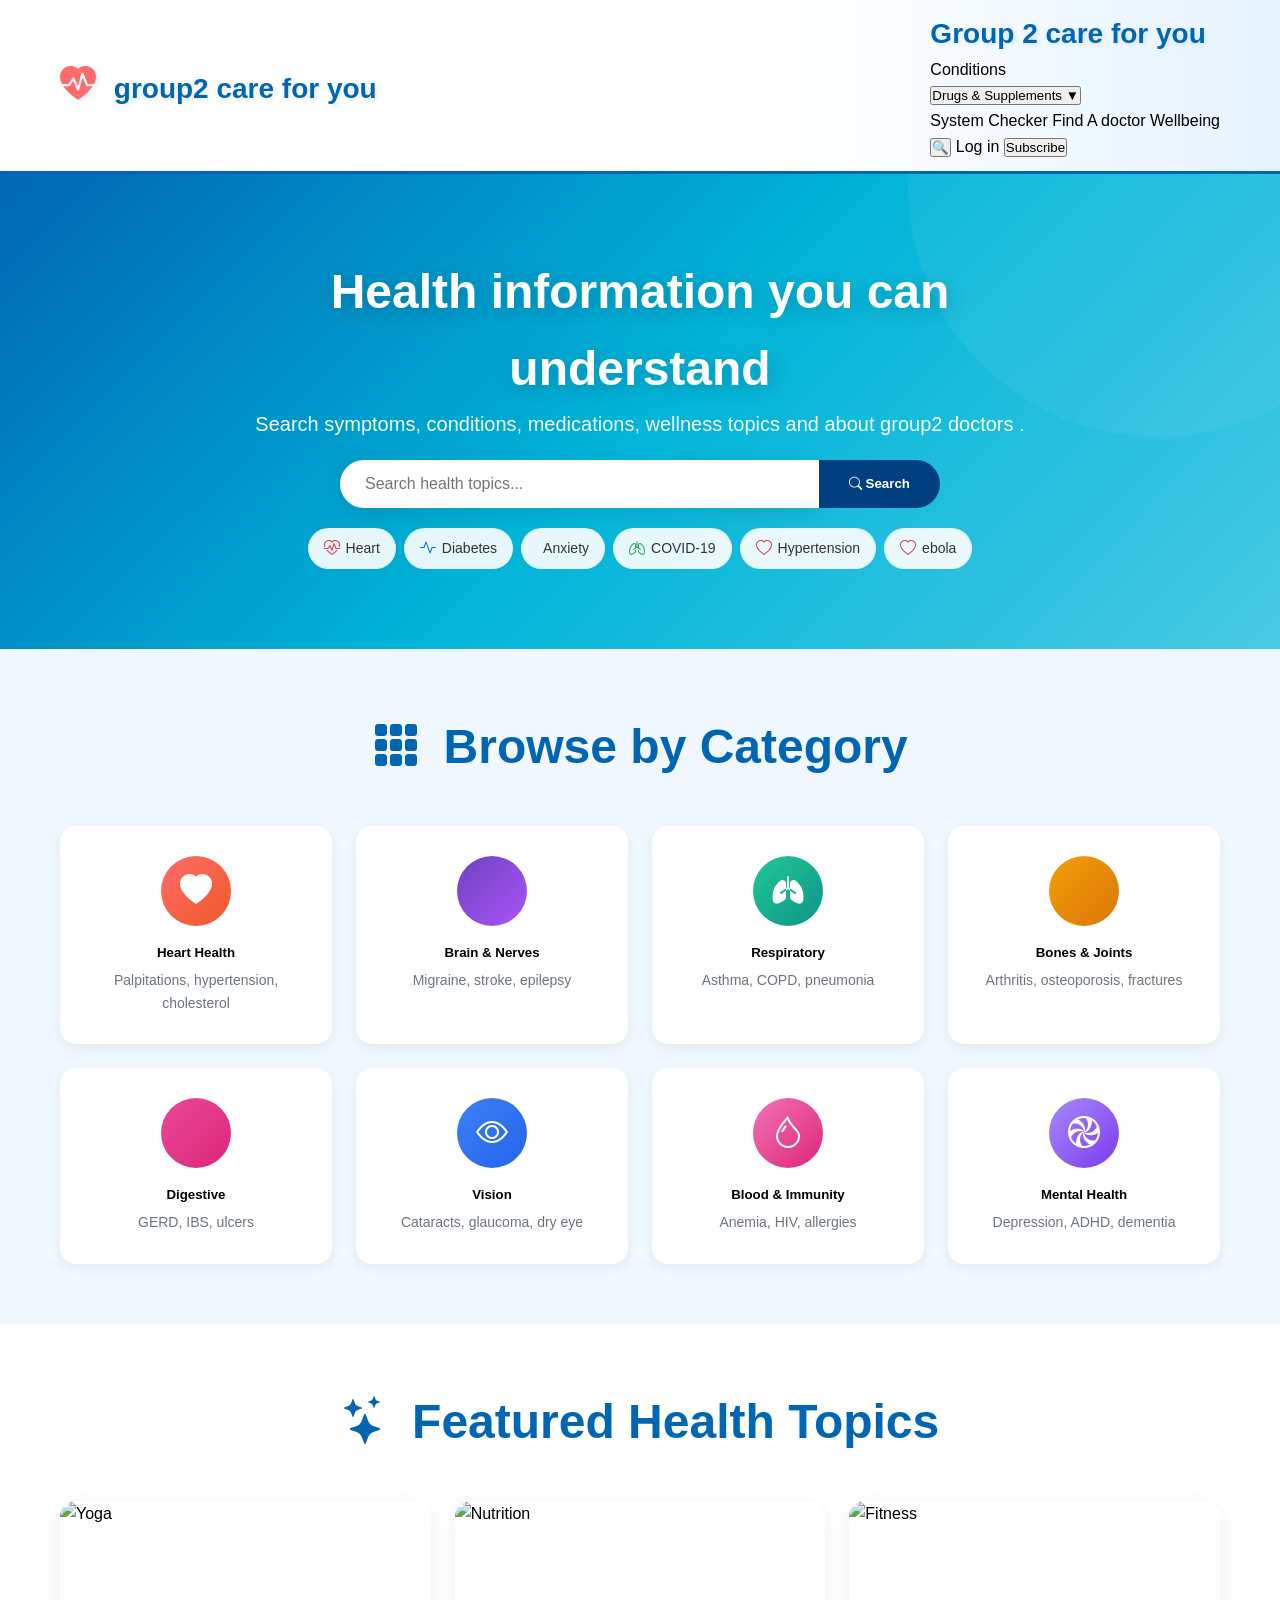
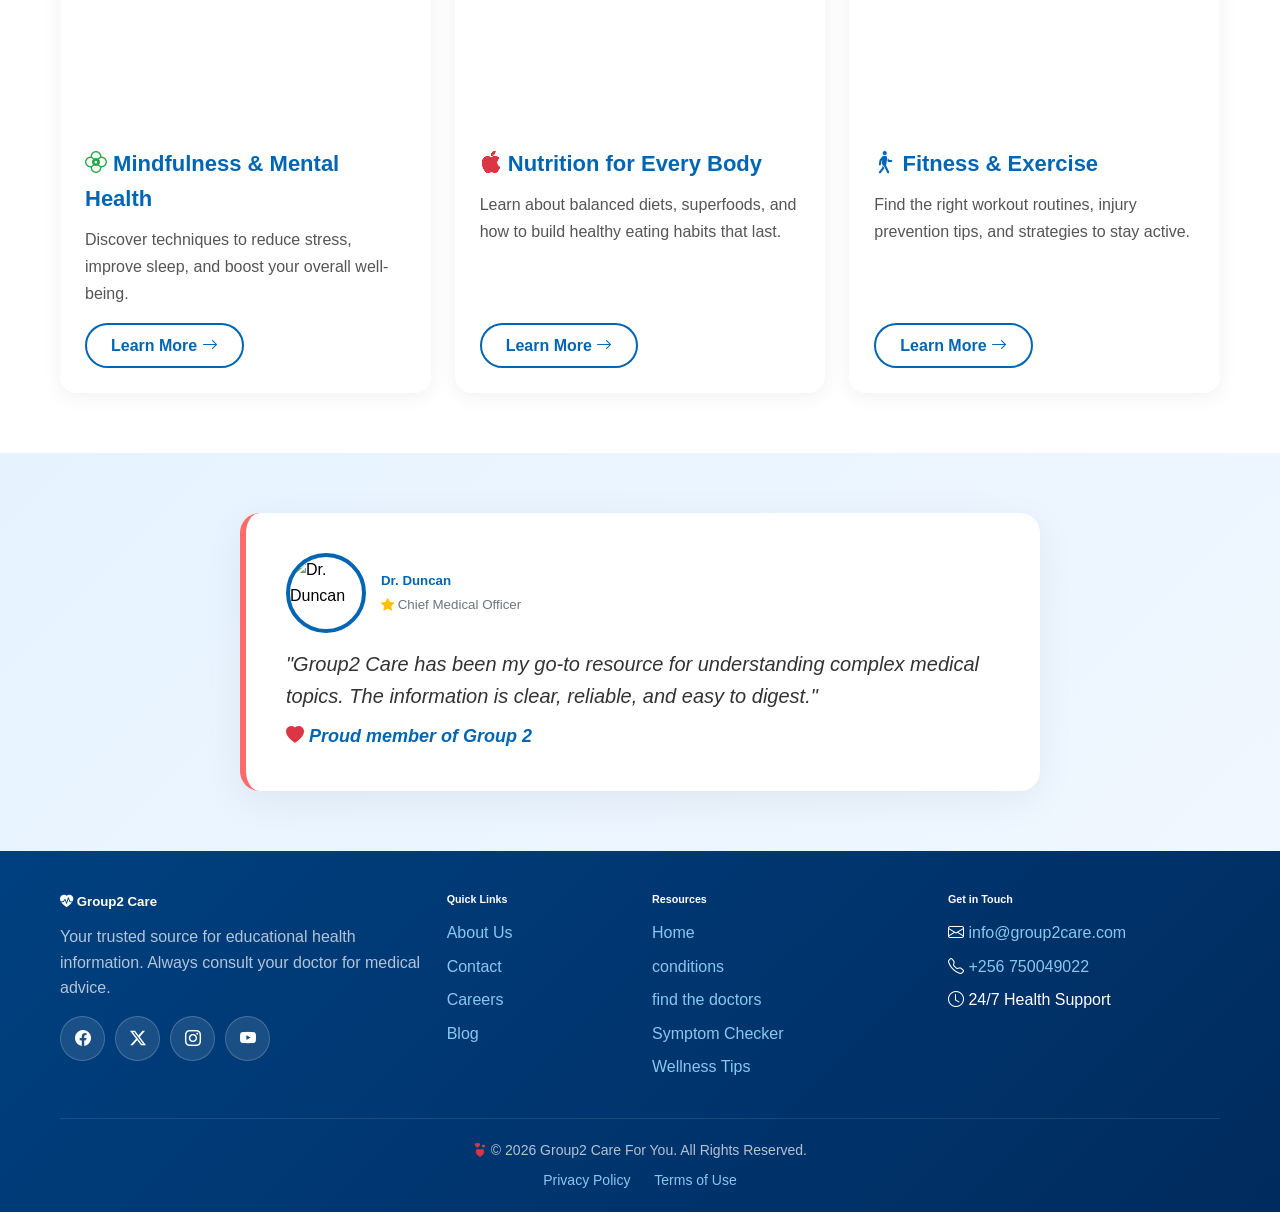
==== index.html @ 74d9523a "Revise health topics and update images in footer Updated health information text and added new healt" ====
<!DOCTYPE html>
<html lang="en">
<head>
  <meta charset="UTF-8" />
  <meta name="viewport" content="width=device-width, initial-scale=1.0" />
  <title>Group 2 Care For You</title>
  
  <!-- ========== BOOTSTRAP ICONS (Still needed for icons) ========== -->
  <link rel="stylesheet" href="https://cdn.jsdelivr.net/npm/bootstrap-icons@1.11.3/font/bootstrap-icons.min.css">
  
  
  <style>
    /* ----- RESET & BASE ----- */
    * {
      margin: 0;
      padding: 0;
      box-sizing: border-box;
    }

    body {
      font-family: 'Segoe UI', Tahoma, Geneva, Verdana, sans-serif;
      background: #f0f7ff;
      line-height: 1.6;
    }

    a {
      text-decoration: none;
      color: inherit;
    }

    ul {
      list-style: none;
    }

    .container {
      max-width: 1200px;
      margin: 0 auto;
      padding: 0 20px;
    }

    /* ----- CUSTOM COLOR PALETTE ----- */
    :root {
      --primary-blue: #0066b3;
      --primary-dark: #004080;
      --primary-light: #e6f3ff;
      --accent-coral: #ff6b6b;
      --accent-teal: #20c997;
      --accent-purple: #6f42c1;
      --accent-yellow: #ffc107;
      --gradient-hero: linear-gradient(135deg, #0066b3 0%, #00b4d8 50%, #48cae4 100%);
    }

    /* ----- HEADER with Gradient ----- */
    .site-header {
      background: linear-gradient(90deg, #ffffff 60%, #e6f3ff 100%);
      border-bottom: 3px solid var(--primary-blue);
      padding: 12px 0;
      box-shadow: 0 2px 20px rgba(0, 102, 179, 0.15);
    }

    .header-container {
      display: flex;
      justify-content: space-between;
      align-items: center;
      flex-wrap: wrap;
    }

    .logo {
      font-size: 28px;
      font-weight: 800;
      color: var(--primary-blue);
      text-shadow: 2px 2px 4px rgba(0, 102, 179, 0.1);
    }

    .logo i {
      font-size: 36px;
      color: var(--accent-coral);
      margin-right: 10px;
    }

    /* ----- NAVIGATION (Mobile-Friendly) ----- */
    .nav-toggle {
      display: none;
      background: none;
      border: 2px solid var(--primary-blue);
      border-radius: 8px;
      padding: 8px 12px;
      font-size: 24px;
      color: var(--primary-blue);
      cursor: pointer;
    }

    .nav-menu {
      display: flex;
      align-items: center;
      gap: 5px;
      flex-wrap: wrap;
    }

    .nav-menu li {
      position: relative;
    }

    .nav-menu a {
      font-weight: 600;
      color: #333;
      padding: 10px 18px;
      border-radius: 8px;
      transition: all 0.3s ease;
      display: inline-block;
    }

    .nav-menu a:hover {
      background: var(--primary-light);
      color: var(--primary-blue) !important;
      transform: translateY(-2px);
    }

    /* ----- DROPDOWN (Pure CSS) ----- */
    .dropdown-content {
      display: none;
      position: absolute;
      top: 100%;
      left: 0;
      min-width: 220px;
      background: white;
      border-radius: 12px;
      box-shadow: 0 10px 40px rgba(0, 0, 0, 0.15);
      padding: 8px;
      z-index: 1000;
    }

    .dropdown-content a {
      display: block;
      padding: 10px 16px;
      border-radius: 8px;
      font-weight: 500;
      transition: all 0.2s ease;
      color: #333;
    }

    .dropdown-content a:hover {
      background: var(--primary-light);
      color: var(--primary-blue);
      transform: translateX(6px);
    }

    .dropdown-content a i {
      margin-right: 10px;
      width: 20px;
      color: var(--primary-blue);
    }

    .dropdown-divider {
      height: 1px;
      background: #e0e0e0;
      margin: 6px 0;
    }

    .dropdown:hover .dropdown-content {
      display: block;
    }

    /* ----- CTA BUTTON ----- */
    .btn-emergency {
      background: var(--accent-coral);
      color: white;
      padding: 10px 24px;
      border-radius: 50px;
      font-weight: 600;
      border: none;
      transition: all 0.3s ease;
      display: inline-block;
    }

    .btn-emergency:hover {
      transform: scale(1.05);
      box-shadow: 0 4px 15px rgba(255, 107, 107, 0.4);
    }

    /* ----- HERO SECTION ----- */
    .hero {
      background: var(--gradient-hero);
      color: white;
      padding: 80px 0;
      position: relative;
      overflow: hidden;
      text-align: center;
    }

    .hero::before {
      content: '';
      position: absolute;
      top: -50%;
      right: -10%;
      width: 500px;
      height: 500px;
      background: rgba(255, 255, 255, 0.05);
      border-radius: 50%;
    }

    .hero h1 {
      font-size: 48px;
      font-weight: 800;
      text-shadow: 2px 4px 20px rgba(0, 0, 0, 0.2);
      position: relative;
      z-index: 1;
    }

    .hero p {
      font-size: 20px;
      opacity: 0.95;
      position: relative;
      z-index: 1;
      margin-bottom: 20px;
    }

    .hero-content {
      max-width: 800px;
      margin: 0 auto;
      position: relative;
      z-index: 1;
    }

    /* ----- SEARCH BOX ----- */
    .search-box {
      display: flex;
      justify-content: center;
      max-width: 600px;
      margin: 0 auto;
    }

    .search-box input {
      flex: 1;
      padding: 15px 25px;
      border: none;
      border-radius: 50px 0 0 50px;
      font-size: 16px;
      box-shadow: 0 4px 20px rgba(0, 0, 0, 0.1);
      outline: none;
    }

    .search-box button {
      padding: 15px 30px;
      background: var(--primary-dark);
      color: white;
      border: none;
      border-radius: 0 50px 50px 0;
      font-weight: 600;
      cursor: pointer;
      transition: all 0.3s ease;
    }

    .search-box button:hover {
      background: #002b5e;
      transform: scale(1.02);
    }

    /* ----- BADGES / TAGS ----- */
    .tags {
      display: flex;
      flex-wrap: wrap;
      justify-content: center;
      gap: 8px;
      margin-top: 20px;
    }

    .tag {
      background: rgba(255, 255, 255, 0.9);
      color: #333;
      padding: 8px 16px;
      border-radius: 50px;
      font-size: 14px;
      display: inline-flex;
      align-items: center;
      gap: 6px;
    }

    .tag i {
      font-size: 16px;
    }

    /* ----- SECTION TITLES ----- */
    .section-title {
      text-align: center;
      font-size: 48px;
      font-weight: 700;
      color: var(--primary-blue);
      margin-bottom: 40px;
    }

    .section-title i {
      margin-right: 10px;
    }

    /* ----- CONDITION CARDS (Grid) ----- */
    .condition-grid {
      display: grid;
      grid-template-columns: repeat(4, 1fr);
      gap: 24px;
    }

    .condition-card {
      background: white;
      border: none;
      border-radius: 16px;
      padding: 30px 20px;
      text-align: center;
      transition: all 0.4s ease;
      cursor: pointer;
      box-shadow: 0 4px 12px rgba(0, 0, 0, 0.06);
    }

    .condition-card:hover {
      transform: scale(1.03);
      box-shadow: 0 15px 40px rgba(0, 0, 0, 0.12);
    }

    .condition-card .icon-circle {
      width: 70px;
      height: 70px;
      border-radius: 50%;
      display: flex;
      align-items: center;
      justify-content: center;
      margin: 0 auto 16px;
      font-size: 32px;
      color: white;
    }

    .condition-card h5 {
      font-weight: 700;
      margin-bottom: 6px;
    }

    .condition-card p {
      font-size: 14px;
      color: #6c757d;
      margin: 0;
    }

    /* Colorful variations */
    .bg-gradient-heart { background: linear-gradient(135deg, #ff6b6b, #ee5a24); }
    .bg-gradient-brain { background: linear-gradient(135deg, #6f42c1, #a855f7); }
    .bg-gradient-lungs { background: linear-gradient(135deg, #20c997, #0d9488); }
    .bg-gradient-bones { background: linear-gradient(135deg, #f59e0b, #d97706); }
    .bg-gradient-stomach { background: linear-gradient(135deg, #ec4899, #db2777); }
    .bg-gradient-eye { background: linear-gradient(135deg, #3b82f6, #2563eb); }
    .bg-gradient-blood { background: linear-gradient(135deg, #f472b6, #db2777); }
    .bg-gradient-mental { background: linear-gradient(135deg, #a78bfa, #7c3aed); }

    /* ----- FEATURED CARDS (Grid) ----- */
    .featured-grid {
      display: grid;
      grid-template-columns: repeat(3, 1fr);
      gap: 24px;
    }

    .featured-card {
      background: white;
      border-radius: 16px;
      overflow: hidden;
      transition: all 0.4s ease;
      box-shadow: 0 4px 20px rgba(0, 0, 0, 0.06);
      height: 100%;
      display: flex;
      flex-direction: column;
    }

    .featured-card:hover {
      transform: translateY(-10px);
      box-shadow: 0 20px 50px rgba(0, 102, 179, 0.15);
    }

    .featured-card img {
      width: 100%;
      height: 220px;
      object-fit: cover;
    }

    .featured-card .card-body {
      padding: 25px;
      flex: 1;
      display: flex;
      flex-direction: column;
    }

    .featured-card .card-title {
      color: var(--primary-blue);
      font-weight: 700;
      font-size: 22px;
      margin-bottom: 10px;
    }

    .featured-card .card-text {
      color: #555;
      line-height: 1.7;
      flex: 1;
    }

    .featured-card .btn-outline {
      display: inline-block;
      padding: 8px 24px;
      border: 2px solid var(--primary-blue);
      border-radius: 50px;
      color: var(--primary-blue);
      font-weight: 600;
      transition: all 0.3s ease;
      align-self: flex-start;
      margin-top: 15px;
    }

    .featured-card .btn-outline:hover {
      background: var(--primary-blue);
      color: white;
      transform: translateX(6px);
    }

    /* ----- TESTIMONIAL SECTION ----- */
    .testimonial-section {
      background: linear-gradient(135deg, #e6f3ff, #f0f7ff);
      padding: 60px 0;
    }

    .testimonial-card {
      background: white;
      border-radius: 20px;
      padding: 40px;
      box-shadow: 0 10px 40px rgba(0, 0, 0, 0.06);
      border-left: 6px solid var(--accent-coral);
      max-width: 800px;
      margin: 0 auto;
    }

    .testimonial-card .testimonial-header {
      display: flex;
      align-items: center;
      margin-bottom: 15px;
    }

    .testimonial-card img {
      width: 80px;
      height: 80px;
      border-radius: 50%;
      object-fit: cover;
      border: 4px solid var(--primary-blue);
    }

    .testimonial-card .testimonial-info {
      margin-left: 15px;
    }

    .testimonial-card .testimonial-info h5 {
      font-weight: 700;
      color: var(--primary-blue);
      margin: 0;
    }

    .testimonial-card .testimonial-info small {
      color: #6c757d;
    }

    .testimonial-card blockquote {
      font-size: 20px;
      font-style: italic;
      color: #333;
      margin: 0;
    }

    .testimonial-card .blockquote-footer {
      color: var(--primary-blue);
      font-weight: 700;
      font-size: 18px;
      margin-top: 10px;
    }

    /* ----- FOOTER with Gradient ----- */
    footer {
      background: linear-gradient(135deg, #004080, #002b5e);
      color: white;
      padding: 40px 0 20px;
    }

    .footer-grid {
      display: grid;
      grid-template-columns: 2fr 1fr 1.5fr 1.5fr;
      gap: 24px;
    }

    footer a {
      color: #88c8f0;
      text-decoration: none;
      transition: color 0.3s ease;
    }

    footer a:hover {
      color: white;
      text-decoration: underline;
    }

    footer h5, footer h6 {
      margin-bottom: 12px;
    }

    footer ul li {
      margin-bottom: 8px;
    }

    .footer-social {
      display: flex;
      gap: 10px;
      margin-top: 15px;
    }

    .footer-social .social-btn {
      width: 45px;
      height: 45px;
      border-radius: 50%;
      display: inline-flex;
      align-items: center;
      justify-content: center;
      transition: all 0.3s ease;
      background: rgba(255, 255, 255, 0.1);
      color: white;
      border: 1px solid rgba(255, 255, 255, 0.2);
    }

    .footer-social .social-btn:hover {
      background: white;
      color: var(--primary-blue);
      transform: translateY(-4px);
    }

    .footer-bottom {
      border-top: 1px solid rgba(255, 255, 255, 0.1);
      padding-top: 20px;
      margin-top: 30px;
      text-align: center;
      font-size: 14px;
      color: rgba(255, 255, 255, 0.7);
    }

    .footer-bottom a {
      margin: 0 10px;
    }

    /* ----- RESPONSIVE DESIGN ----- */
    @media (max-width: 992px) {
      .condition-grid {
        grid-template-columns: repeat(3, 1fr);
      }
      
      .featured-grid {
        grid-template-columns: repeat(2, 1fr);
      }
      
      .footer-grid {
        grid-template-columns: 1fr 1fr;
      }
    }

    @media (max-width: 768px) {
      /* Mobile Navigation */
      .nav-toggle {
        display: block;
      }

      .nav-menu {
        display: none;
        flex-direction: column;
        width: 100%;
        padding: 20px 0;
        gap: 5px;
      }

      .nav-menu.active {
        display: flex;
      }

      .nav-menu li {
        width: 100%;
      }

      .nav-menu a {
        display: block;
        width: 100%;
        text-align: center;
      }

      .dropdown-content {
        position: static;
        box-shadow: none;
        padding-left: 20px;
      }

      .dropdown:hover .dropdown-content {
        display: none;
      }

      .dropdown.active .dropdown-content {
        display: block;
      }

      /* Hero */
      .hero h1 {
        font-size: 32px;
      }
      
      .hero {
        padding: 50px 0;
      }

      /* Grids */
      .condition-grid {
        grid-template-columns: repeat(2, 1fr);
      }
      
      .featured-grid {
        grid-template-columns: 1fr;
      }
      
      .footer-grid {
        grid-template-columns: 1fr;
        text-align: center;
      }

      .footer-social {
        justify-content: center;
      }

      /* Section Title */
      .section-title {
        font-size: 32px;
      }

      .search-box {
        flex-direction: column;
        max-width: 100%;
      }

      .search-box input {
        border-radius: 50px;
        margin-bottom: 10px;
      }

      .search-box button {
        border-radius: 50px;
      }

      .testimonial-card .testimonial-header {
        flex-direction: column;
        text-align: center;
      }

      .testimonial-card .testimonial-info {
        margin-left: 0;
        margin-top: 10px;
      }
    }

    @media (max-width: 480px) {
      .condition-grid {
        grid-template-columns: 1fr 1fr;
        gap: 12px;
      }
      
      .condition-card {
        padding: 20px 10px;
      }

      .logo {
        font-size: 20px;
      }
    }

    /* Utility Classes */
    .bg-white { background: white; }
    .py-5 { padding: 60px 0; }
    .text-center { text-align: center; }
    .mt-3 { margin-top: 15px; }
    .mt-4 { margin-top: 20px; }
    .mb-3 { margin-bottom: 15px; }
    .mb-5 { margin-bottom: 40px; }
    .me-2 { margin-right: 8px; }
    .ms-2 { margin-left: 8px; }
    .ms-3 { margin-left: 15px; }
    .text-danger { color: #dc3545; }
    .text-success { color: #28a745; }
    .text-primary { color: var(--primary-blue); }
    .text-warning { color: #ffc107; }
    .text-secondary { color: #6c757d; }
    .fw-bold { font-weight: 700; }
    .small { font-size: 14px; }
    .d-flex { display: flex; }
    .flex-column { flex-direction: column; }
    .gap-2 { gap: 8px; }
    .gap-4 { gap: 24px; }
    .align-items-center { align-items: center; }
    .justify-content-center { justify-content: center; }
    .flex-wrap { flex-wrap: wrap; }
  </style>
</head>

<body>

<!-- ========== HEADER (Pure HTML/CSS - No Bootstrap) ========== -->
<header class="site-header">
  <div class="container header-container">
    <!-- Logo -->
    <a class="logo" href="#">
      <i class="bi bi-heart-pulse-fill"></i>
      group2 care for you
    </a>
 <nav class="navbar">

            <!-- Put your logo at images/logo.svg or update the src to your file -->
            <a href="index.html" class="logo"> Group 2 <span>care for you</span></a>

            <div class="nav-controls">

                <div class="menu">

          <a href="conditions.html">Conditions</a>


                    <div class="dropdown">
                        <button class="dropbtn">
                            Drugs & Supplements ▼
                        </button>

                        <div class="dropdown-content">
                            <a href="drugs and supplements.html">Drug Directory</a>
                            <a href="vitamins.html">Vitamins</a>
                            <a href="supplements.html">Supplements</a>
                        </div>
                    </div>
                    <a href="project.html">System Checker</a>
                    <a href="findthedoctors.html">Find A doctor</a>
                    <a href="well being prototype.html">Wellbeing</a>    

                   
                </div>

                <div class="nav-right">
                    <button class="search-btn" aria-label="Search">🔍</button>
                    <a href="index.html" class="login-link">Log in</a>
                    <button class="subscribe-btn">Subscribe</button>
                </div>
            </div>
</header>

<!-- ========== HERO SECTION ========== -->
<section class="hero">
  <div class="container">
    <div class="hero-content">
      <h1>Health information you can understand</h1>
      <p>Search symptoms, conditions, medications,  wellness topics and about group2 doctors .</p>
      
      <!-- Search Box -->
      <div class="search-box">
        <input type="text" placeholder="Search health topics..." />
        <button type="submit">
          <i class="bi bi-search"></i> Search
        </button>
      </div>
      
      <!-- Quick Tags -->
      <div class="tags">
        <span class="tag"><i class="bi bi-heart-pulse text-danger"></i> Heart</span>
        <span class="tag"><i class="bi bi-activity text-primary"></i> Diabetes</span>
        <span class="tag"><i class="bi bi-brain" style="color: #6f42c1;"></i> Anxiety</span>
        <span class="tag"><i class="bi bi-lungs text-success"></i> COVID-19</span>
        <span class="tag"><i class="bi bi-heart text-danger"></i> Hypertension</span>
         <span class="tag"><i class="bi bi-heart text-danger"></i> ebola </span>
      </div>
    </div>
  </div>
</section>

<!-- ========== CONDITION CARDS ========== -->
<section class="py-5">
  <div class="container">
    <h2 class="section-title">
      <i class="bi bi-grid-3x3-gap-fill"></i> Browse by Category
    </h2>
    <div class="condition-grid">
      
      <div class="condition-card">
        <div class="icon-circle bg-gradient-heart"><i class="bi bi-heart-fill"></i></div>
        <h5>Heart Health</h5>
        <p>Palpitations, hypertension, cholesterol</p>
      </div>
      
      <div class="condition-card">
        <div class="icon-circle bg-gradient-brain"><i class="bi bi-brain"></i></div>
        <h5>Brain & Nerves</h5>
        <p>Migraine, stroke, epilepsy</p>
      </div>
      
      <div class="condition-card">
        <div class="icon-circle bg-gradient-lungs"><i class="bi bi-lungs-fill"></i></div>
        <h5>Respiratory</h5>
        <p>Asthma, COPD, pneumonia</p>
      </div>
      
      <div class="condition-card">
        <div class="icon-circle bg-gradient-bones"><i class="bi bi-bone"></i></div>
        <h5>Bones & Joints</h5>
        <p>Arthritis, osteoporosis, fractures</p>
      </div>
      
      <div class="condition-card">
        <div class="icon-circle bg-gradient-stomach"><i class="bi bi-stomach"></i></div>
        <h5>Digestive</h5>
        <p>GERD, IBS, ulcers</p>
      </div>
      
      <div class="condition-card">
        <div class="icon-circle bg-gradient-eye"><i class="bi bi-eye"></i></div>
        <h5>Vision</h5>
        <p>Cataracts, glaucoma, dry eye</p>
      </div>
      
      <div class="condition-card">
        <div class="icon-circle bg-gradient-blood"><i class="bi bi-droplet"></i></div>
        <h5>Blood & Immunity</h5>
        <p>Anemia, HIV, allergies</p>
      </div>
      
      <div class="condition-card">
        <div class="icon-circle bg-gradient-mental"><i class="bi bi-hypnotize"></i></div>
        <h5>Mental Health</h5>
        <p>Depression, ADHD, dementia</p>
      </div>
      
    </div>
  </div>
</section>

<!-- ========== FEATURED HEALTH TOPICS ========== -->
<section class="py-5 bg-white">
  <div class="container">
    <h2 class="section-title">
      <i class="bi bi-stars"></i> Featured Health Topics
    </h2>
    
    <div class="featured-grid">
      
      <!-- Card 1 -->
      <div class="featured-card">
        <img src="https://encrypted-tbn0.gstatic.com/images?q=tbn:ANd9GcQWrXuHAPUZnlC2IowIDiQreWsTiF41rcuPP0ergETmeoyOHXqY0X29yRLJ&s=10" alt="Yoga">
        <div class="card-body">
          <h5 class="card-title"><i class="bi bi-flower2 text-success"></i> Mindfulness & Mental Health</h5>
          <p class="card-text">Discover techniques to reduce stress, improve sleep, and boost your overall well-being.</p>
          <a href="#" class="btn-outline">Learn More <i class="bi bi-arrow-right"></i></a>
        </div>
      </div>
      
      <!-- Card 2 -->
      <div class="featured-card">
        <img src="https://globaltableadventure.com/wp-content/uploads/2015/06/ugandan-rolex-recipe-03.jpg" alt="Nutrition">
        <div class="card-body">
          <h5 class="card-title"><i class="bi bi-apple text-danger"></i> Nutrition for Every Body</h5>
          <p class="card-text">Learn about balanced diets, superfoods, and how to build healthy eating habits that last.</p>
          <a href="#" class="btn-outline">Learn More <i class="bi bi-arrow-right"></i></a>
        </div>
      </div>
      
      <!-- Card 3 -->
      <div class="featured-card">
        <img src="https://res.cloudinary.com/solin-fitness/image/upload/c_scale,w_700,q_auto,f_auto/1739814876871_assetName_ltfrzf" alt="Fitness">
        <div class="card-body">
          <h5 class="card-title"><i class="bi bi-person-walking text-primary"></i> Fitness & Exercise</h5>
          <p class="card-text">Find the right workout routines, injury prevention tips, and strategies to stay active.</p>
          <a href="#" class="btn-outline">Learn More <i class="bi bi-arrow-right"></i></a>
        </div>
      </div>
      
    </div>
  </div>
</section>

<!-- ========== TESTIMONIAL ========== -->
<section class="testimonial-section">
  <div class="container">
    <div class="testimonial-card">
      <div class="testimonial-header">
        <img src="https://encrypted-tbn0.gstatic.com/images?q=tbn:ANd9GcTryGy6o6o5-iUfP8xg3DImEP0f_j6ZkcSeOovkmYupOk5YvL5pEjA4pHg&s=10?w=160&h=160&fit=crop&crop=face" alt="Dr. Duncan" />
        <div class="testimonial-info">
          <h5>Dr. Duncan</h5>
          <small><i class="bi bi-star-fill text-warning"></i> Chief Medical Officer</small>
        </div>
      </div>
      <blockquote>
        <p>"Group2 Care has been my go-to resource for understanding complex medical topics. The information is clear, reliable, and easy to digest."</p>
        <div class="blockquote-footer">
          <i class="bi bi-heart-fill text-danger"></i> Proud member of Group 2
        </div>
      </blockquote>
    </div>
  </div>
</section>

<!-- ========== FOOTER for you bro  ========== -->
<footer>
  <div class="container">
    <div class="footer-grid">
      
      <!-- Column 1 the first guy : About -->
      <div>
        <h5><i class="bi bi-heart-pulse-fill"></i> Group2 Care</h5>
        <p style="color: rgba(255,255,255,0.7);">Your trusted source for educational health information. Always consult your doctor for medical advice.</p>
        <div class="footer-social">
          <a href="#" class="social-btn"><i class="bi bi-facebook"></i></a>
          <a href="#" class="social-btn"><i class="bi bi-twitter-x"></i></a>
          <a href="#" class="social-btn"><i class="bi bi-instagram"></i></a>
          <a href="#" class="social-btn"><i class="bi bi-youtube"></i></a>
        </div>
      </div>
      
      <!-- Column 2: Quick Links -->
      <div>
        <h6>Quick Links</h6>
        <ul>
          <li><a href="#">About Us</a></li>
          <li><a href="#">Contact</a></li>
          <li><a href="#">Careers</a></li>
          <li><a href="#">Blog</a></li>
        </ul>
      </div>
      
      <!-- Column 3: Resources -->
      <div>
        <h6>Resources</h6>
        <ul>
          <li><a href="index.html">Home</a></li>
          <li><a href="conditions.html">conditions</a></li>
          <li><a href="findthedoctors.html">find the doctors</a></li>
          <li><a href="project.html">Symptom Checker</a></li>
          <li><a href="well being prototype">Wellness Tips</a></li>
        </ul>
      </div>  
      <!-- Column 4: Contact -->
      <div>
        <h6>Get in Touch</h6>
        <ul>
          <li><i class="bi bi-envelope"></i> <a href="mailto:info@group2care.com">info@group2care.com</a></li>
          <li><i class="bi bi-telephone"></i> <a href="tel:+256750049022">+256 750049022</a></li>
          <li><i class="bi bi-clock"></i> 24/7 Health Support</li>
        </ul>
      </div>
    </div>
    <!-- Bottom Bar -->
    <div class="footer-bottom">
      <i class="bi bi-hearts text-danger"></i>
      &copy; 2026 Group2 Care For You. All Rights Reserved.
      <div style="margin-top: 8px;">
        <a href="#">Privacy Policy</a>
        <a href="#">Terms of Use</a>
      </div>
    </div>
  </div>
</footer>
</body>
</html>
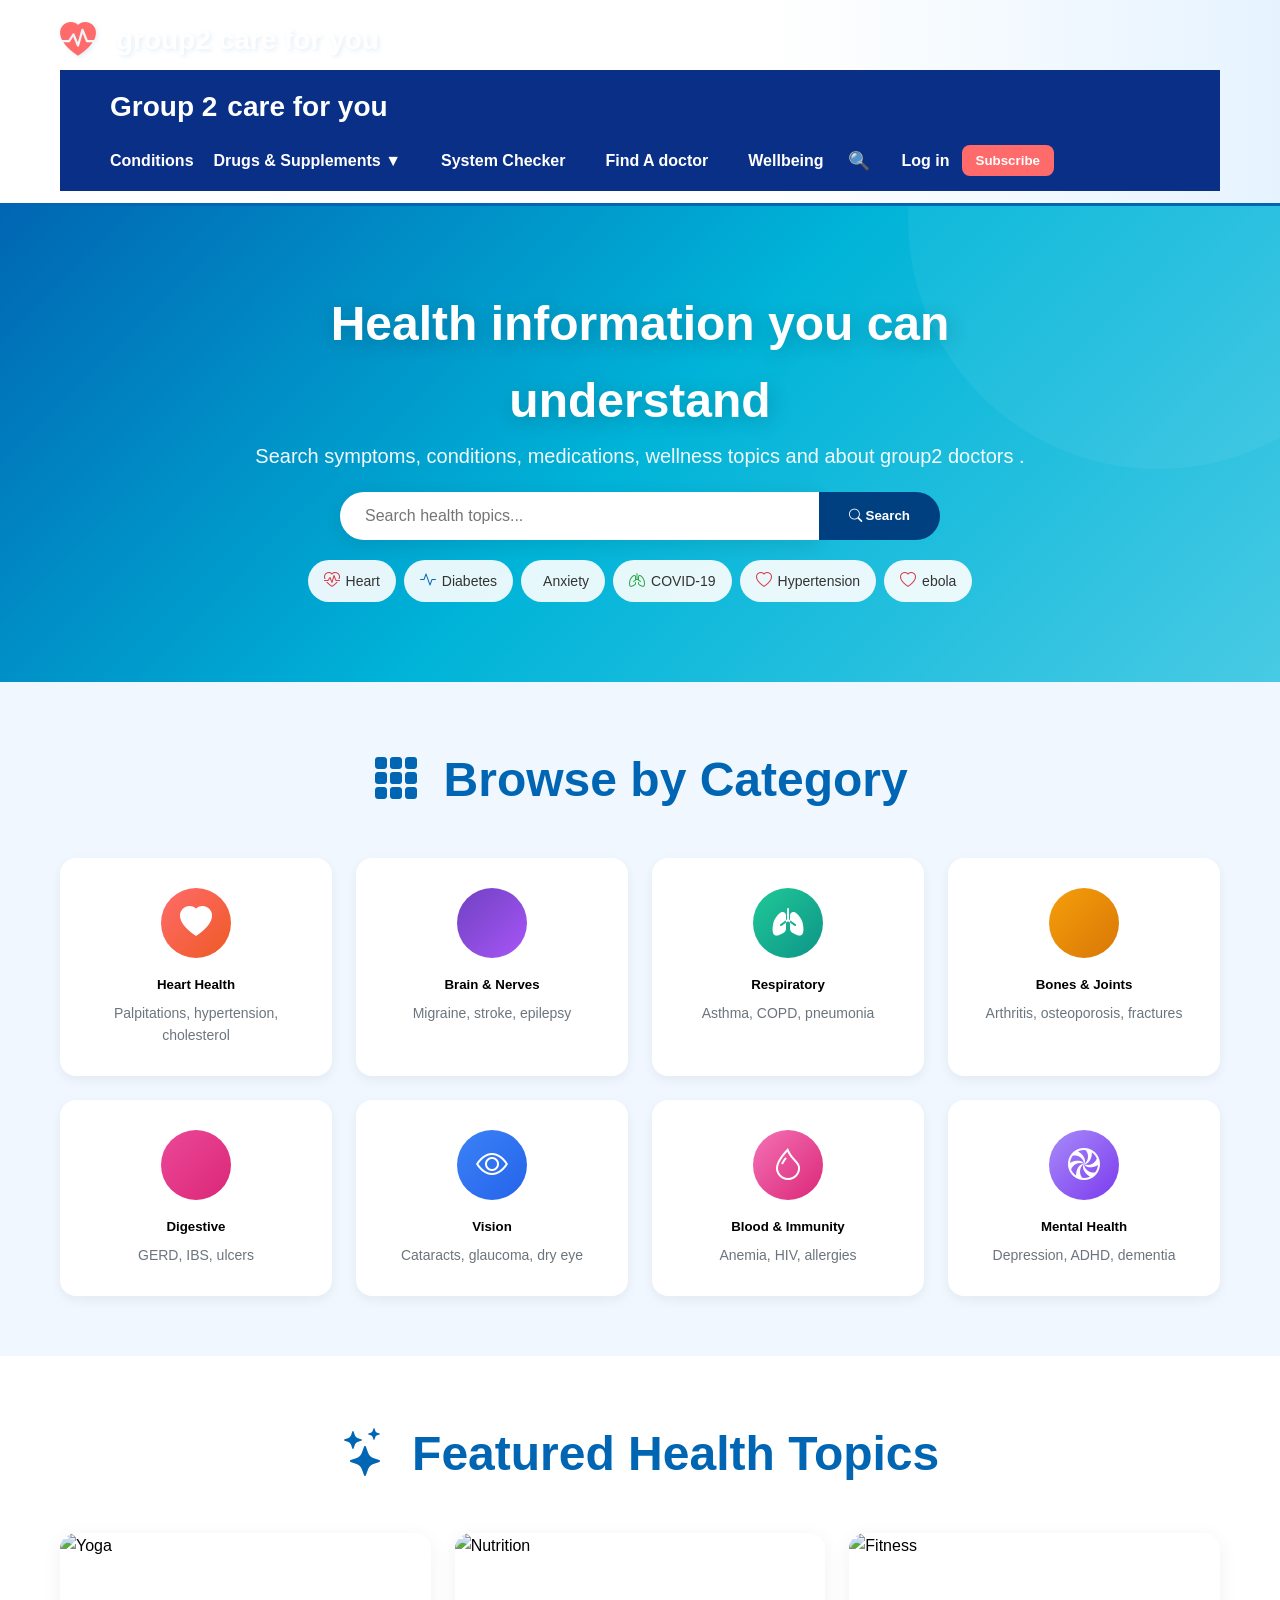
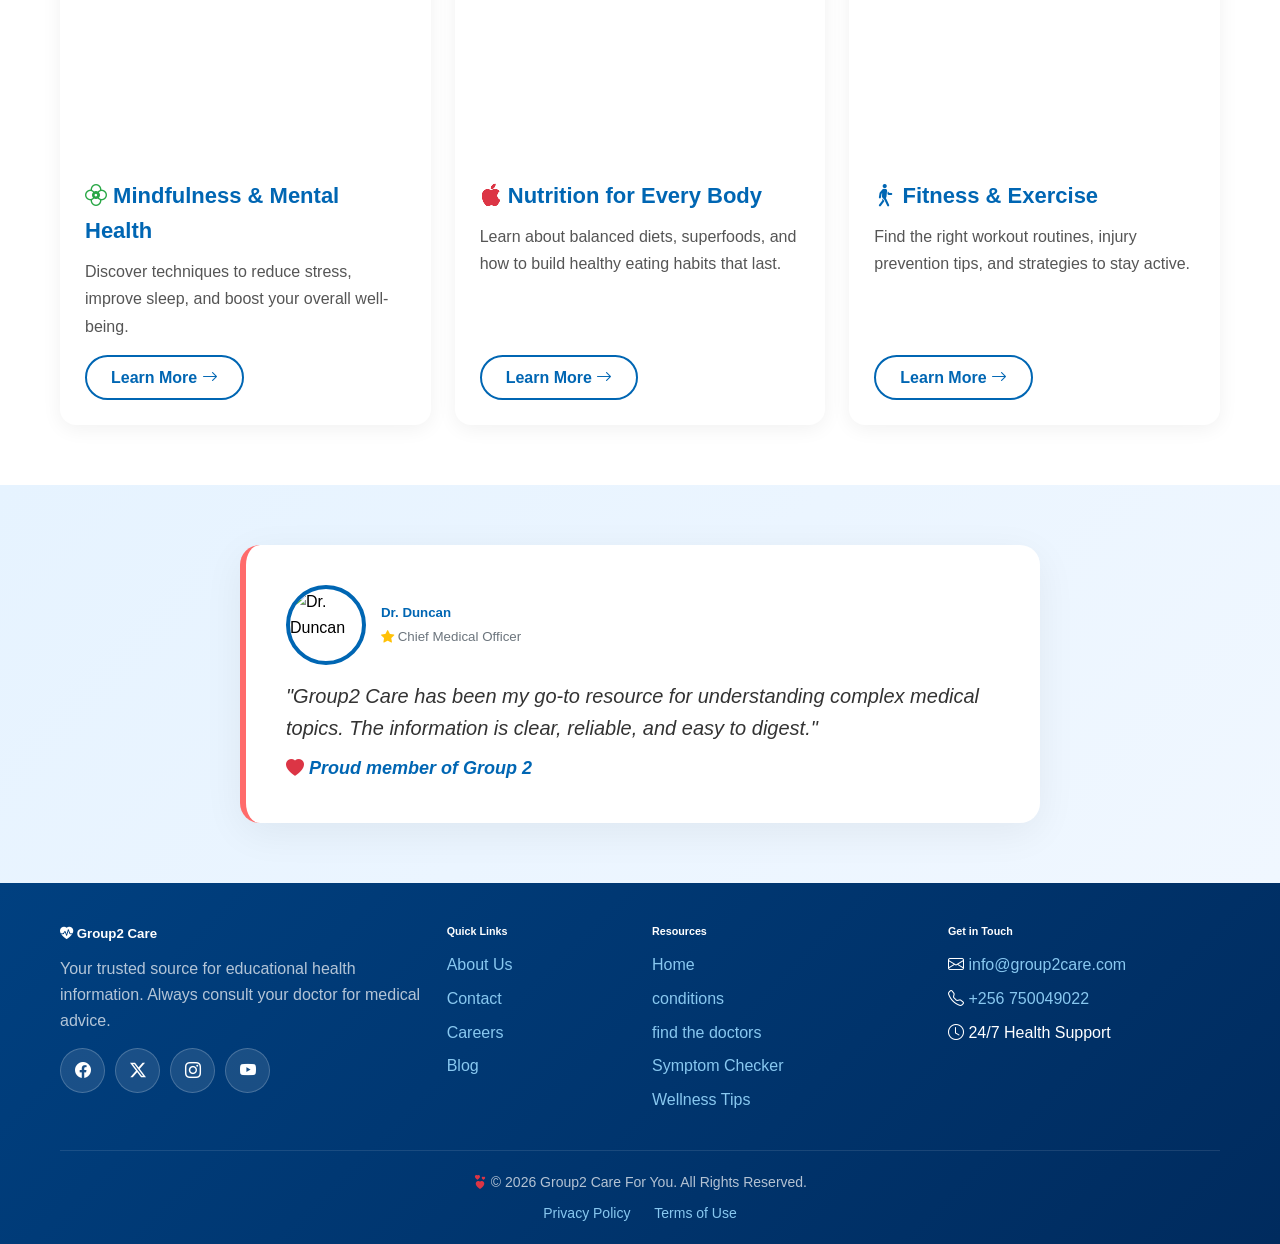
==== commit 2955b570: "Update index.html" ====
--- a/index.html
+++ b/index.html
@@ -77,90 +77,127 @@
       color: var(--accent-coral);
       margin-right: 10px;
     }
-
-    /* ----- NAVIGATION (Mobile-Friendly) ----- */
-    .nav-toggle {
-      display: none;
-      background: none;
-      border: 2px solid var(--primary-blue);
-      border-radius: 8px;
-      padding: 8px 12px;
-      font-size: 24px;
-      color: var(--primary-blue);
-      cursor: pointer;
-    }
-
-    .nav-menu {
-      display: flex;
-      align-items: center;
-      gap: 5px;
-      flex-wrap: wrap;
-    }
-
-    .nav-menu li {
-      position: relative;
-    }
-
-    .nav-menu a {
-      font-weight: 600;
-      color: #333;
-      padding: 10px 18px;
-      border-radius: 8px;
-      transition: all 0.3s ease;
-      display: inline-block;
-    }
-
-    .nav-menu a:hover {
-      background: var(--primary-light);
-      color: var(--primary-blue) !important;
-      transform: translateY(-2px);
-    }
-
-    /* ----- DROPDOWN (Pure CSS) ----- */
-    .dropdown-content {
-      display: none;
-      position: absolute;
-      top: 100%;
-      left: 0;
-      min-width: 220px;
-      background: white;
-      border-radius: 12px;
-      box-shadow: 0 10px 40px rgba(0, 0, 0, 0.15);
-      padding: 8px;
-      z-index: 1000;
-    }
-
-    .dropdown-content a {
-      display: block;
-      padding: 10px 16px;
-      border-radius: 8px;
-      font-weight: 500;
-      transition: all 0.2s ease;
-      color: #333;
-    }
-
-    .dropdown-content a:hover {
-      background: var(--primary-light);
-      color: var(--primary-blue);
-      transform: translateX(6px);
-    }
-
-    .dropdown-content a i {
-      margin-right: 10px;
-      width: 20px;
-      color: var(--primary-blue);
-    }
-
-    .dropdown-divider {
-      height: 1px;
-      background: #e0e0e0;
-      margin: 6px 0;
-    }
-
-    .dropdown:hover .dropdown-content {
-      display: block;
-    }
-
+    .navbar{
+            display:flex;
+            justify-content:space-between;
+            align-items:center;
+            background:#0a2f87;
+            color:white;
+            padding:15px 30px;
+            gap:16px;
+            flex-wrap:wrap;
+        }
+
+        .logo {
+            display:flex;
+            align-items:center;
+            gap:10px;
+            color:white;
+            text-decoration:none;
+            font-weight:700;
+        }
+
+        nav a {
+            margin-left: 20px;
+            text-decoration: none;
+            color: inherit;
+            font-weight: 600;
+        }
+
+        .nav-controls{
+            display:flex;
+            align-items:center;
+            gap:24px;
+            flex-wrap:wrap;
+        }
+
+        .menu{
+            display:flex;
+            gap:20px;
+            flex-wrap:wrap;
+        }
+
+        .nav-right{
+            display:flex;
+            align-items:center;
+            gap:12px;
+        }
+
+        .logo img{
+            height:40px;
+            display:block;
+        }
+
+        .search-btn{
+            background:transparent;
+            border:none;
+            color:inherit;
+            font-size:18px;
+            cursor:pointer;
+        }
+
+        .login-link{
+            color:inherit;
+            text-decoration:none;
+            font-weight:700;
+        }
+
+        .subscribe-btn{
+            background:#ff6b6b;
+            color:white;
+            border:none;
+            padding:8px 14px;
+            border-radius:8px;
+            cursor:pointer;
+            font-weight:700;
+        }
+
+        .dropdown{
+            position: relative;
+        }
+
+        .dropbtn{
+            background: transparent;
+            border: none;
+            color: inherit;
+            cursor: pointer;
+            font-weight: 600;
+            padding: 0;
+            font-size: 16px;
+        }
+
+        .dropdown-content{
+            display:none;
+            position:absolute;
+            top:calc(100% + 6px);
+            left:0;
+            background:white;
+            min-width:200px;
+            box-shadow:0 8px 20px rgba(0,0,0,.15);
+            border-radius: 8px;
+            overflow: hidden;
+            z-index: 10;
+        }
+
+        .dropdown:hover .dropdown-content{
+            display:block;
+        }
+
+        .dropdown-content a{
+            display:block;
+            padding: 10px 14px;
+            color: #111;
+            text-decoration: none;
+            white-space: nowrap;
+            margin-left: 0;
+        }
+
+        .dropdown-content a:hover{
+            background: #f3f4fb;
+        }
+   
+
+    
     /* ----- CTA BUTTON ----- */
     .btn-emergency {
       background: var(--accent-coral);
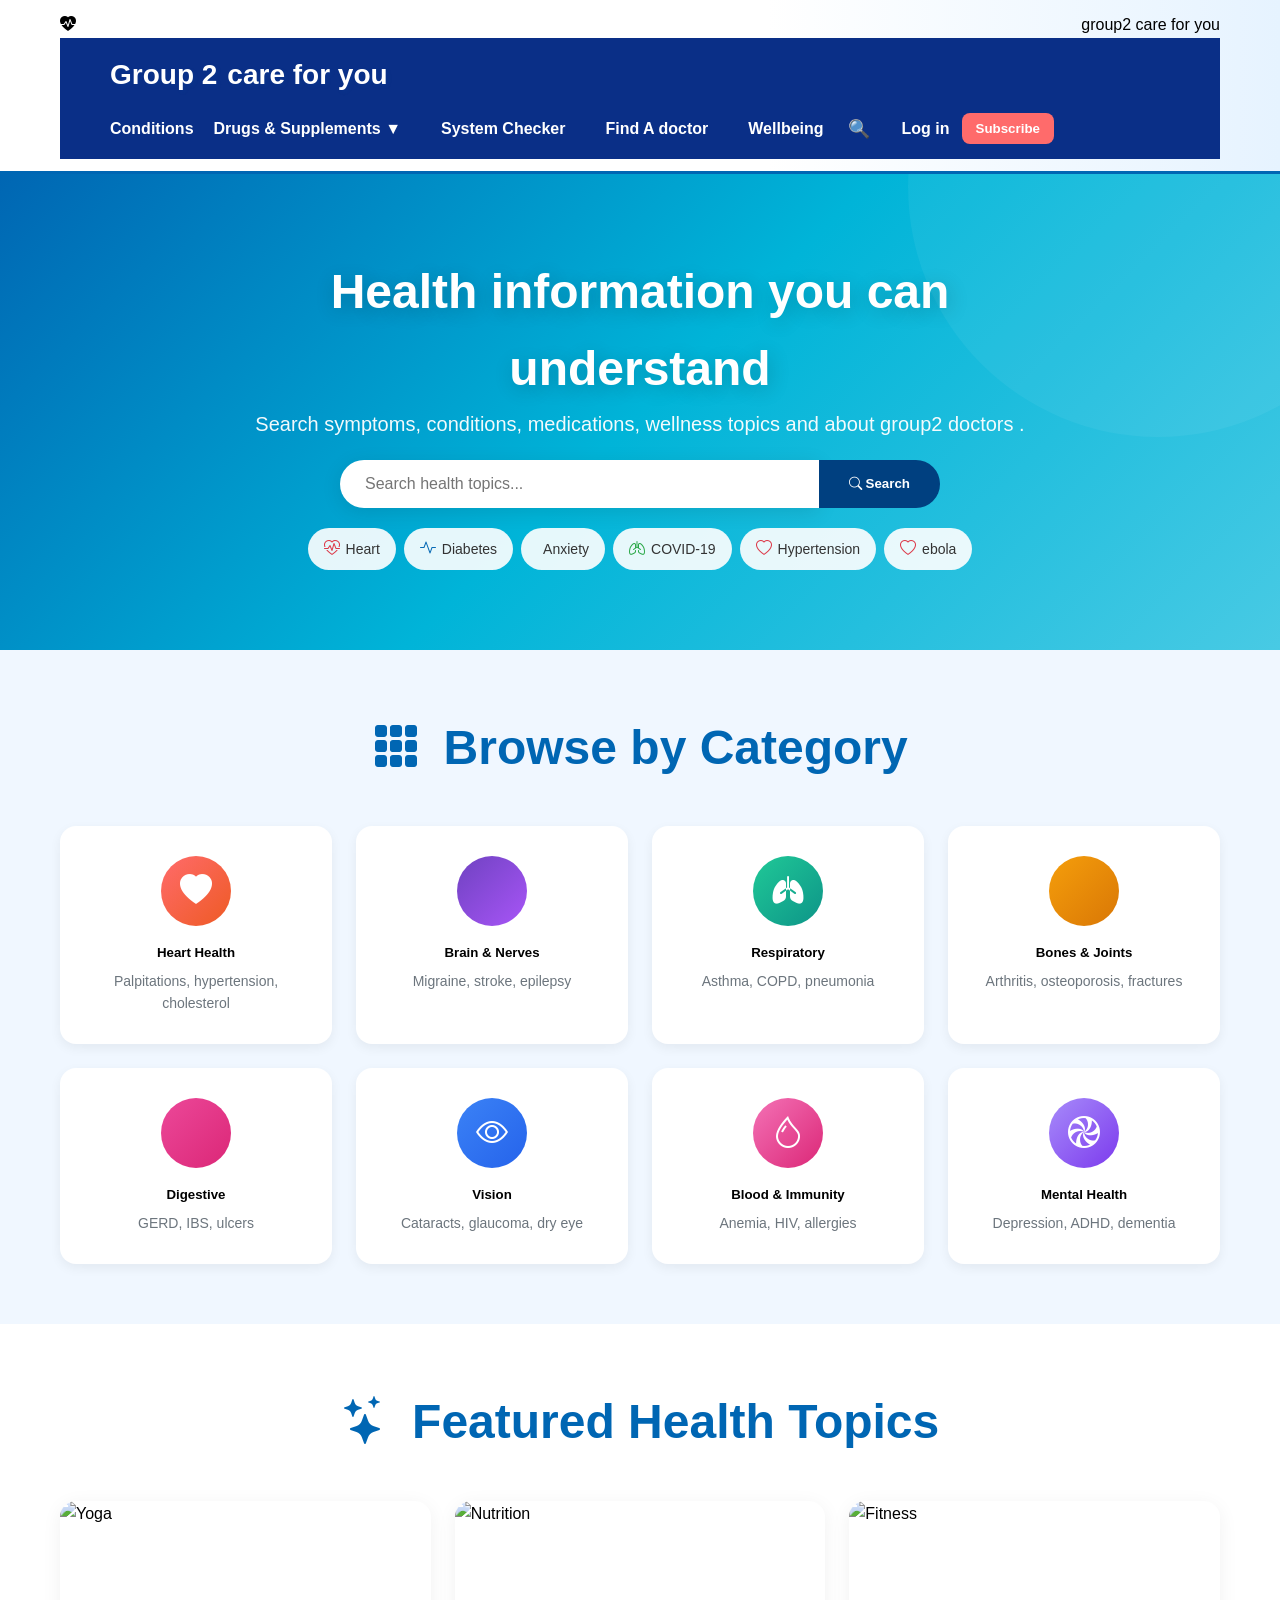
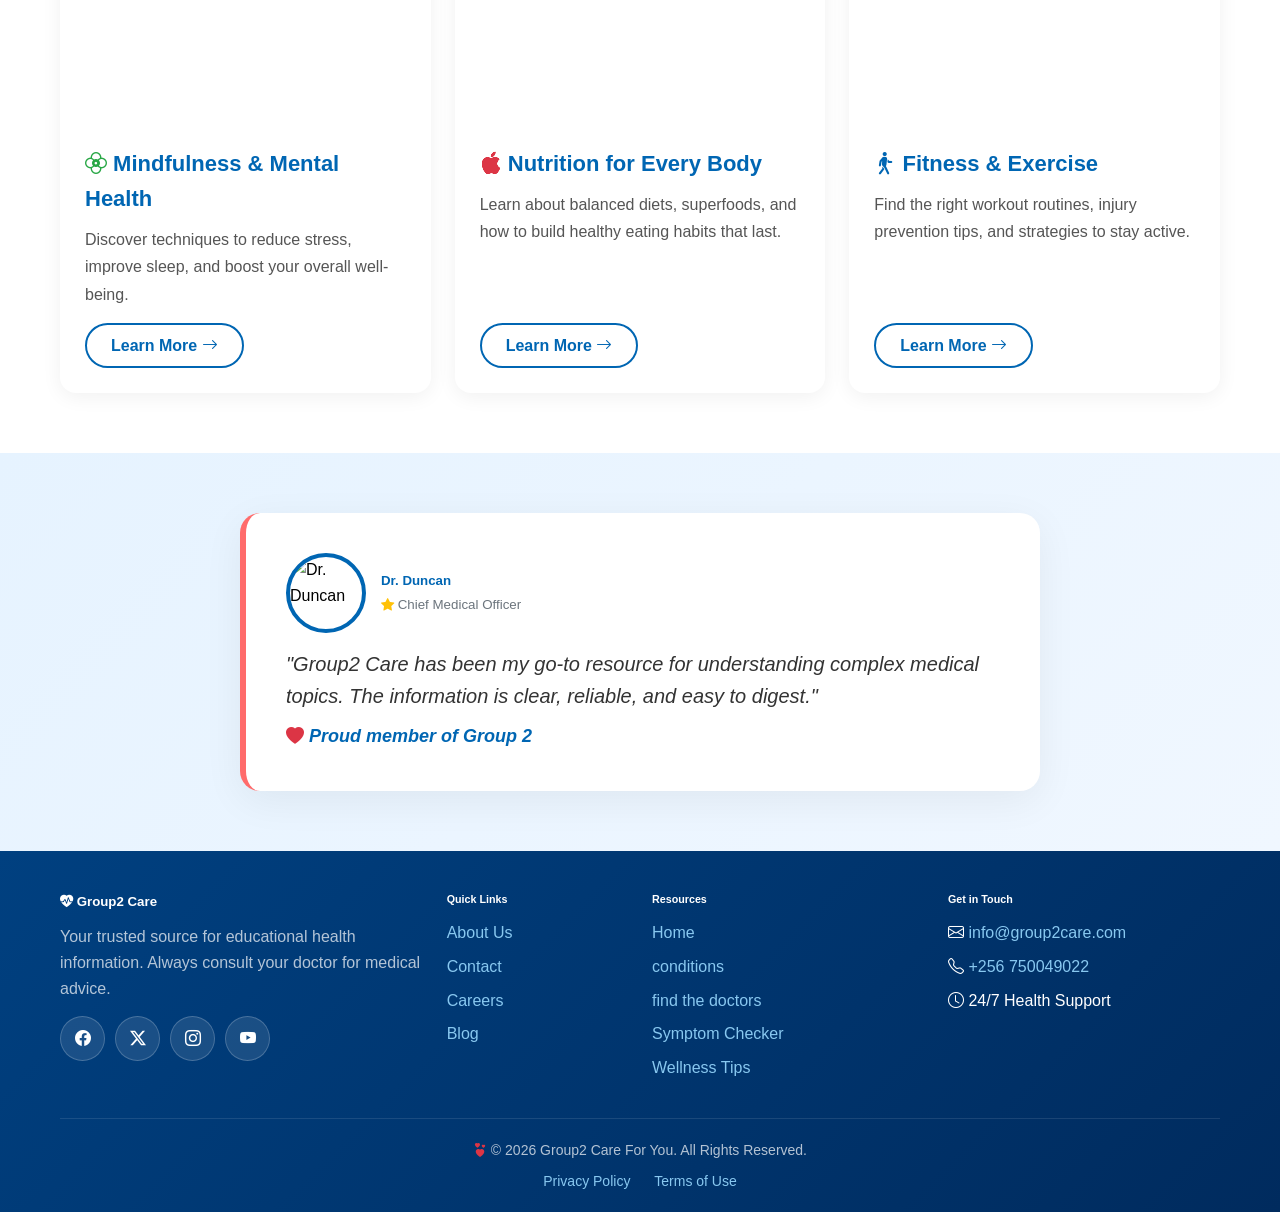
==== commit a39e8074: "Update index.html" ====
--- a/index.html
+++ b/index.html
@@ -743,8 +743,6 @@
 <!-- ========== HEADER (Pure HTML/CSS - No Bootstrap) ========== -->
 <header class="site-header">
   <div class="container header-container">
-    <!-- Logo -->
-    <a class="logo" href="#">
       <i class="bi bi-heart-pulse-fill"></i>
       group2 care for you
     </a>
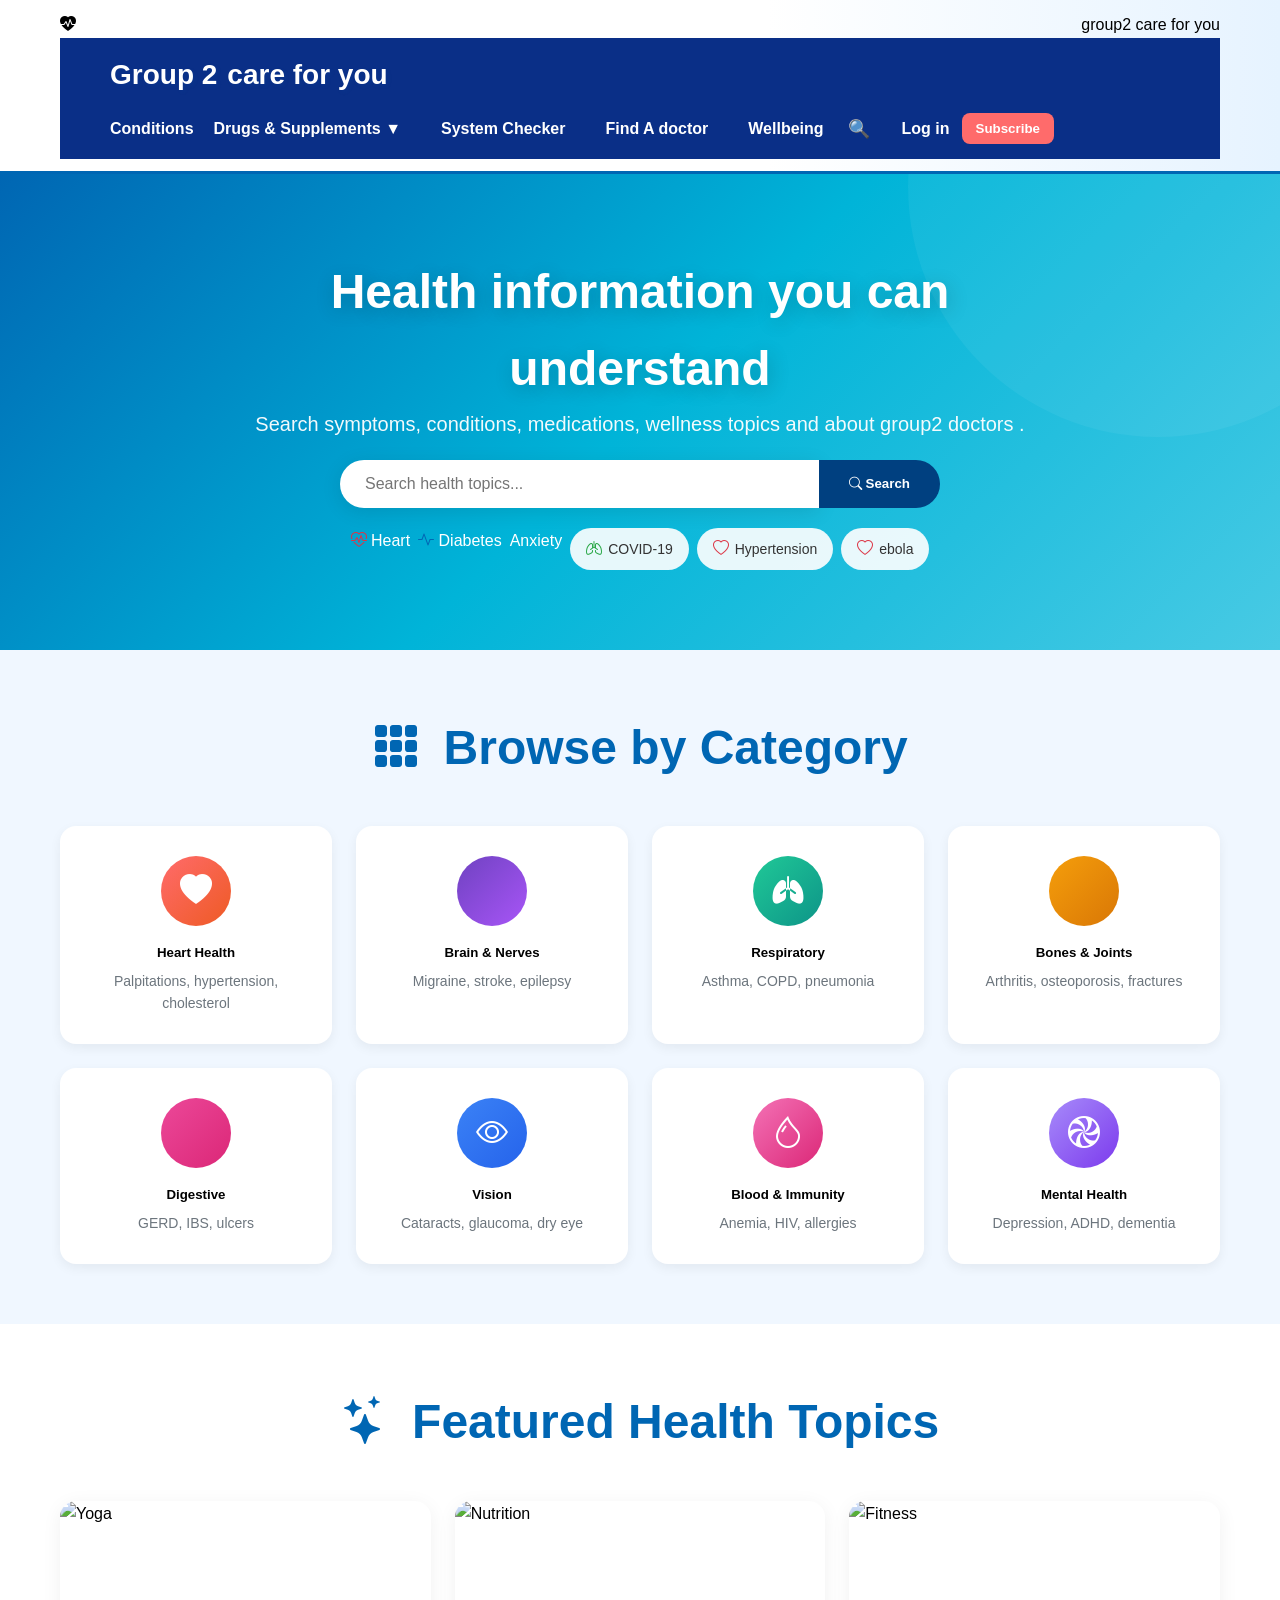
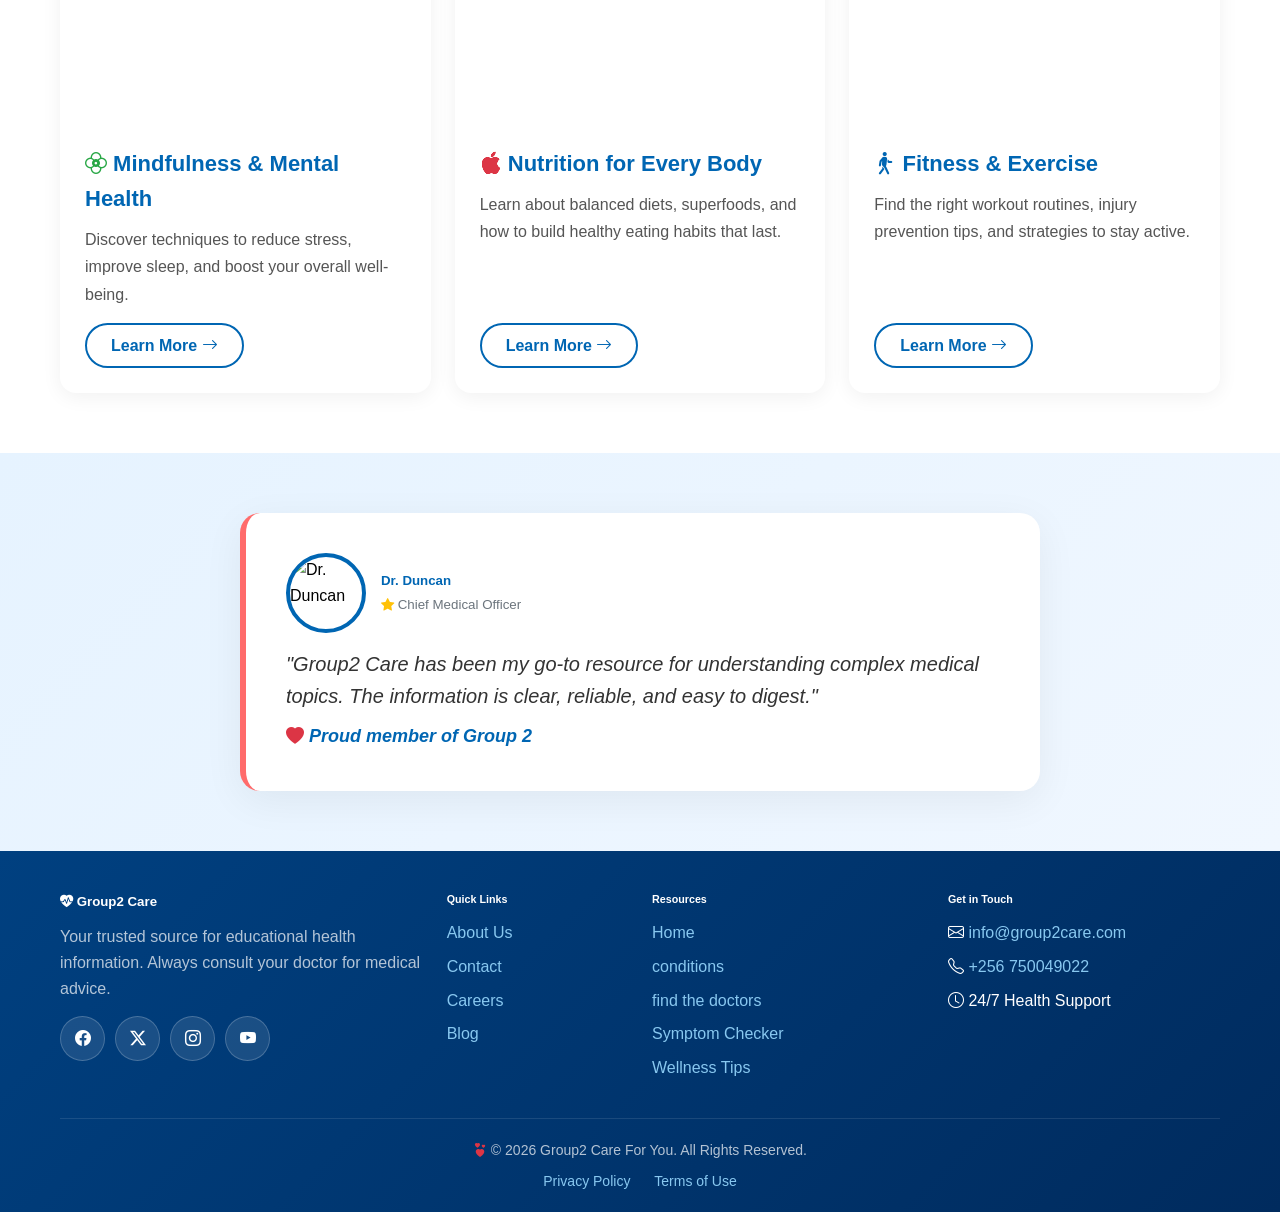
==== commit 9ee45efd: "Revise quick tags and update section comment Updated quick tags with new links and modified comment " ====
--- a/index.html
+++ b/index.html
@@ -5,7 +5,7 @@
   <meta name="viewport" content="width=device-width, initial-scale=1.0" />
   <title>Group 2 Care For You</title>
   
-  <!-- ========== BOOTSTRAP ICONS (Still needed for icons) ========== -->
+  <!-- ========== BOOTSTRAP here was used to create icons  yeah we got it from cdn jsdelivr========== -->
   <link rel="stylesheet" href="https://cdn.jsdelivr.net/npm/bootstrap-icons@1.11.3/font/bootstrap-icons.min.css">
   
   
@@ -38,7 +38,7 @@
       padding: 0 20px;
     }
 
-    /* ----- CUSTOM COLOR PALETTE ----- */
+    /* -----  e used this to make it more colorfullCUSTOM COLOR PALETTE ----- */
     :root {
       --primary-blue: #0066b3;
       --primary-dark: #004080;
@@ -50,7 +50,7 @@
       --gradient-hero: linear-gradient(135deg, #0066b3 0%, #00b4d8 50%, #48cae4 100%);
     }
 
-    /* ----- HEADER with Gradient ----- */
+    /* ----- HEADER with Gradientnjust with better colors uk ----- */
     .site-header {
       background: linear-gradient(90deg, #ffffff 60%, #e6f3ff 100%);
       border-bottom: 3px solid var(--primary-blue);
@@ -376,7 +376,7 @@
       margin: 0;
     }
 
-    /* Colorful variations */
+    /* Colorful variations we used this to make it more color full */
     .bg-gradient-heart { background: linear-gradient(135deg, #ff6b6b, #ee5a24); }
     .bg-gradient-brain { background: linear-gradient(135deg, #6f42c1, #a855f7); }
     .bg-gradient-lungs { background: linear-gradient(135deg, #20c997, #0d9488); }
@@ -778,7 +778,7 @@
 
                 <div class="nav-right">
                     <button class="search-btn" aria-label="Search">🔍</button>
-                    <a href="index.html" class="login-link">Log in</a>
+                    <a href="login.html" class="login-link">Log in</a>
                     <button class="subscribe-btn">Subscribe</button>
                 </div>
             </div>
@@ -801,9 +801,9 @@
       
       <!-- Quick Tags -->
       <div class="tags">
-        <span class="tag"><i class="bi bi-heart-pulse text-danger"></i> Heart</span>
-        <span class="tag"><i class="bi bi-activity text-primary"></i> Diabetes</span>
-        <span class="tag"><i class="bi bi-brain" style="color: #6f42c1;"></i> Anxiety</span>
+        <span class="https://hvousa.org/blog/my-heart-your-heart-world-heart-day-2018/?gad_source=1&gad_campaignid=22210190577&gbraid=0AAAAAD8qNlaEyI2WHv9HURKmDy0ikUTn0&gclid=Cj0KCQjw9ZLSBhCcARIsAEhGKgPWfgMj3IBgDGddb6NPeTPfbqTWTjbFWH0v_VlAjwpo7tHuAKDakMUaAl7eEALw_wcB"><i class="bi bi-heart-pulse text-danger"></i> Heart</span>
+        <span class="https://virtual.keystonesymposia.org/live/698/page/6308?boothId=14223&gad_source=1&gad_campaignid=22929077414&gbraid=0AAAAAoxD9FKwoTrq_L3Fw_YGeEyCbnf6-&gclid=Cj0KCQjw9ZLSBhCcARIsAEhGKgP-oj4XqqyE4sJWEmDpJp-uPOFUWrOXaU7kxJfqRe-sy1YcLjun6Q4aAhUAEALw_wcB"><i class="bi bi-activity text-primary"></i> Diabetes</span>
+        <span class="https://btateam.org/women-in-sports/?gad_source=1&gad_campaignid=20858857391&gbraid=0AAAAApjgm7dXdbNPW_lZ3fIQJNj4zP0Ib&gclid=Cj0KCQjw9ZLSBhCcARIsAEhGKgMTM6F6HP0r2_c1-yRMVHHSNxzAJdVZvgW0I3YqkROvLv0RcKW8xlYaAuQ6EALw_wcB"><i class="bi bi-brain" style="color: #6f42c1;"></i> Anxiety</span>
         <span class="tag"><i class="bi bi-lungs text-success"></i> COVID-19</span>
         <span class="tag"><i class="bi bi-heart text-danger"></i> Hypertension</span>
          <span class="tag"><i class="bi bi-heart text-danger"></i> ebola </span>
@@ -872,7 +872,7 @@
   </div>
 </section>
 
-<!-- ========== FEATURED HEALTH TOPICS ========== -->
+<!-- ========== we are to future here i think  HEALTH TOPICS ========== -->
 <section class="py-5 bg-white">
   <div class="container">
     <h2 class="section-title">
